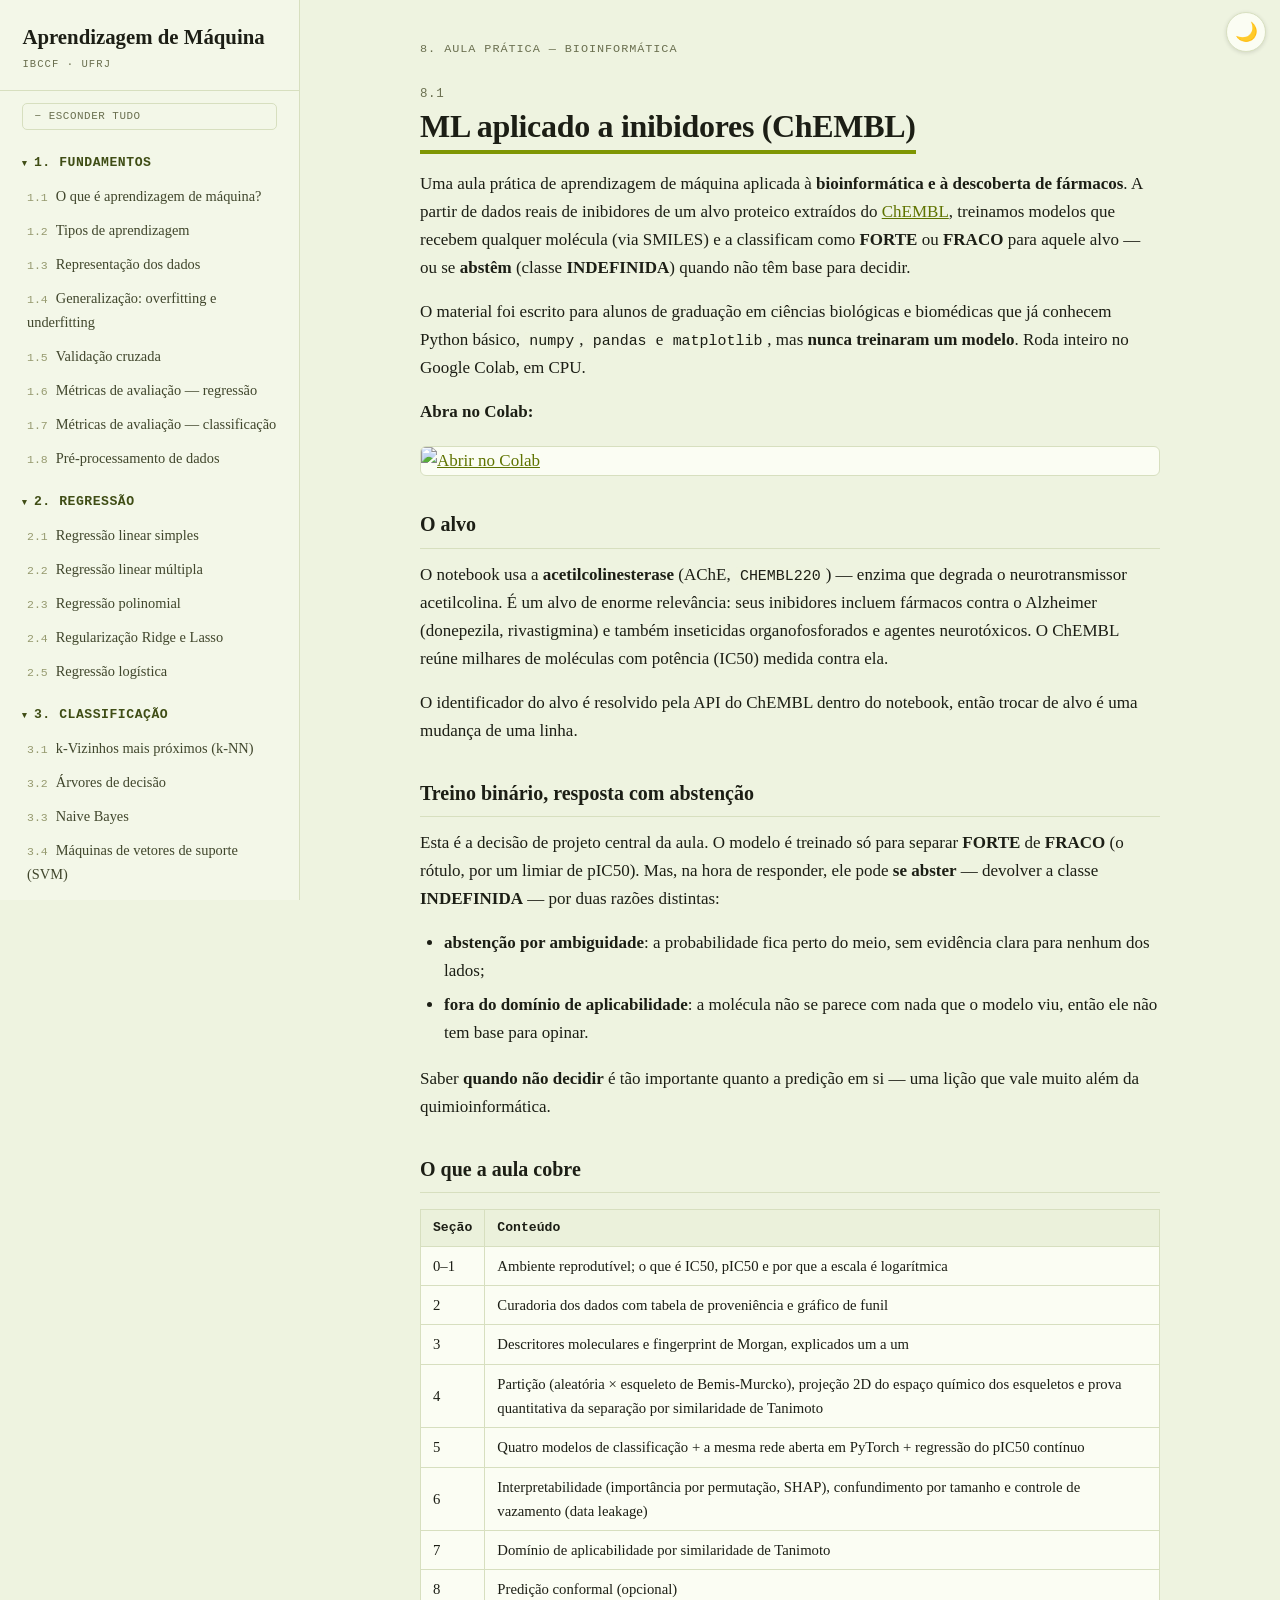
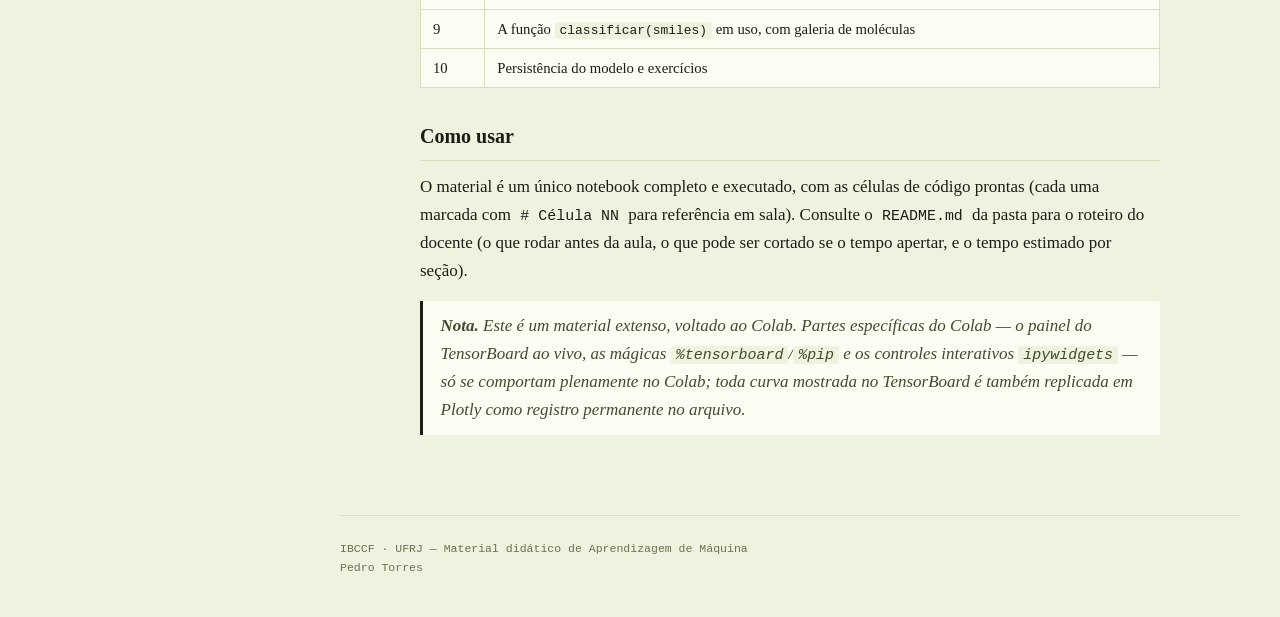
==== aula_bioinfo.html @ 5da8934d "Aula bioinfo: notebook unico (remove versao do aluno) - Remove aula_aluno.ipynb; renomeia o notebook" ====
<!DOCTYPE html>
<html lang="pt-BR">
<head>
<meta charset="UTF-8">
<meta name="viewport" content="width=device-width, initial-scale=1.0">
<title>Aula prática — Bioinformática — Aprendizagem de Máquina</title>
<script>(function(){try{var t=localStorage.getItem('tema');if(!t){t=matchMedia('(prefers-color-scheme: dark)').matches?'dark':'light';}if(t==='dark')document.documentElement.setAttribute('data-theme','dark');}catch(e){}})();</script>
<link rel="stylesheet" href="assets/style.css">
<link rel="stylesheet" href="https://cdn.jsdelivr.net/npm/katex@0.16.9/dist/katex.min.css">
<script defer src="https://cdn.jsdelivr.net/npm/katex@0.16.9/dist/katex.min.js"></script>
<script defer src="https://cdn.jsdelivr.net/npm/katex@0.16.9/dist/contrib/auto-render.min.js"
  onload="renderMathInElement(document.body,{delimiters:[{left:'$$',right:'$$',display:true},{left:'$',right:'$',display:false}],throwOnError:false});"></script>
<script src="https://cdn.jsdelivr.net/npm/mermaid@10/dist/mermaid.min.js"></script>
</head>
<body>
<button class="menu-toggle" id="menuToggle" aria-label="Menu">☰</button>
<button class="theme-toggle" id="themeToggle" aria-label="Alternar tema" title="Alternar tema claro/escuro"><span class="theme-icon"></span></button>

<nav class="sidebar" id="sidebar">
<a class="sidebar-brand" href="index.html">Aprendizagem de Máquina<span>IBCCF · UFRJ</span></a>
<button class="toggle-all" id="toggleAll" aria-label="Mostrar ou esconder todas as seções">− Esconder tudo</button>
<div class="nav-group">
<div class="nav-group-title">1. Fundamentos</div>
<ul>
<li><a href="fundamentos.html#01-fundamentos-01-introducao-ml-md"><span class="n">1.1</span>O que é aprendizagem de máquina?</a></li>
<li><a href="fundamentos.html#01-fundamentos-02-tipos-aprendizagem-md"><span class="n">1.2</span>Tipos de aprendizagem</a></li>
<li><a href="fundamentos.html#01-fundamentos-03-representacao-dados-md"><span class="n">1.3</span>Representação dos dados</a></li>
<li><a href="fundamentos.html#01-fundamentos-04-generalizacao-md"><span class="n">1.4</span>Generalização: overfitting e underfitting</a></li>
<li><a href="fundamentos.html#01-fundamentos-05-validacao-cruzada-md"><span class="n">1.5</span>Validação cruzada</a></li>
<li><a href="fundamentos.html#01-fundamentos-06-metricas-regressao-md"><span class="n">1.6</span>Métricas de avaliação — regressão</a></li>
<li><a href="fundamentos.html#01-fundamentos-07-metricas-classificacao-md"><span class="n">1.7</span>Métricas de avaliação — classificação</a></li>
<li><a href="fundamentos.html#01-fundamentos-08-preprocessamento-md"><span class="n">1.8</span>Pré-processamento de dados</a></li>
</ul></div>
<div class="nav-group">
<div class="nav-group-title">2. Regressão</div>
<ul>
<li><a href="regressao.html#02-regressao-01-regressao-linear-md"><span class="n">2.1</span>Regressão linear simples</a></li>
<li><a href="regressao.html#02-regressao-02-regressao-multipla-md"><span class="n">2.2</span>Regressão linear múltipla</a></li>
<li><a href="regressao.html#02-regressao-03-regressao-polinomial-md"><span class="n">2.3</span>Regressão polinomial</a></li>
<li><a href="regressao.html#02-regressao-04-regularizacao-md"><span class="n">2.4</span>Regularização Ridge e Lasso</a></li>
<li><a href="regressao.html#02-regressao-05-regressao-logistica-md"><span class="n">2.5</span>Regressão logística</a></li>
</ul></div>
<div class="nav-group">
<div class="nav-group-title">3. Classificação</div>
<ul>
<li><a href="classificacao.html#03-classificacao-01-knn-md"><span class="n">3.1</span>k-Vizinhos mais próximos (k-NN)</a></li>
<li><a href="classificacao.html#03-classificacao-02-arvores-decisao-md"><span class="n">3.2</span>Árvores de decisão</a></li>
<li><a href="classificacao.html#03-classificacao-03-naive-bayes-md"><span class="n">3.3</span>Naive Bayes</a></li>
<li><a href="classificacao.html#03-classificacao-04-svm-md"><span class="n">3.4</span>Máquinas de vetores de suporte (SVM)</a></li>
</ul></div>
<div class="nav-group">
<div class="nav-group-title">4. Ensembles e Boosting</div>
<ul>
<li><a href="ensembles.html#04-ensembles-01-random-forest-md"><span class="n">4.1</span>Bagging e Random Forests</a></li>
<li><a href="ensembles.html#04-ensembles-02-gradient-boosting-md"><span class="n">4.2</span>Gradient Boosting</a></li>
<li><a href="ensembles.html#04-ensembles-03-xgboost-md"><span class="n">4.3</span>XGBoost e LightGBM</a></li>
<li><a href="ensembles.html#04-ensembles-04-stacking-md"><span class="n">4.4</span>Stacking e combinação de modelos</a></li>
</ul></div>
<div class="nav-group">
<div class="nav-group-title">5. Aprendizagem Não Supervisionada</div>
<ul>
<li><a href="nao_supervisionado.html#05-nao-supervisionado-01-kmeans-md"><span class="n">5.1</span>k-means clustering</a></li>
<li><a href="nao_supervisionado.html#05-nao-supervisionado-02-hierarquico-md"><span class="n">5.2</span>Clustering hierárquico</a></li>
<li><a href="nao_supervisionado.html#05-nao-supervisionado-03-pca-md"><span class="n">5.3</span>Análise de Componentes Principais (PCA)</a></li>
<li><a href="nao_supervisionado.html#05-nao-supervisionado-04-tsne-umap-md"><span class="n">5.4</span>t-SNE e UMAP</a></li>
</ul></div>
<div class="nav-group">
<div class="nav-group-title">6. Redes Neurais</div>
<ul>
<li><a href="redes_neurais.html#06-redes-neurais-01-perceptron-md"><span class="n">6.1</span>Perceptron e redes neurais simples</a></li>
<li><a href="redes_neurais.html#06-redes-neurais-02-backprop-md"><span class="n">6.2</span>Backpropagation e gradiente descendente</a></li>
<li><a href="redes_neurais.html#06-redes-neurais-03-ativacoes-md"><span class="n">6.3</span>Funções de ativação</a></li>
<li><a href="redes_neurais.html#06-redes-neurais-04-deep-learning-md"><span class="n">6.4</span>Introdução ao deep learning</a></li>
</ul></div>
<div class="nav-group">
<div class="nav-group-title">7. Exercícios</div>
<ul>
<li><a href="exercicios.html#07-exercicios-01-regressao-md"><span class="n">7.1</span>Regressão e métricas</a></li>
<li><a href="exercicios.html#07-exercicios-02-classificacao-md"><span class="n">7.2</span>Classificação</a></li>
<li><a href="exercicios.html#07-exercicios-03-validacao-md"><span class="n">7.3</span>Validação e seleção de modelos</a></li>
<li><a href="exercicios.html#07-exercicios-04-clustering-pca-md"><span class="n">7.4</span>Clustering e PCA</a></li>
<li><a href="exercicios.html#07-exercicios-05-pipeline-md"><span class="n">7.5</span>Pipeline completo</a></li>
</ul></div>
<div class="nav-group">
<div class="nav-group-title">8. Aula prática — Bioinformática</div>
<ul>
<li><a class="nav-link" data-target="08-aula-bioinfo-01-ml-bioinformatica-md" href="#08-aula-bioinfo-01-ml-bioinformatica-md"><span class="n">8.1</span>ML aplicado a inibidores (ChEMBL)</a></li>
</ul></div>
</nav>
<main class="content"><div class="content-inner">
<div class="page-eyebrow">8. Aula prática — Bioinformática</div>
<article id="08-aula-bioinfo-01-ml-bioinformatica-md" class="topic">
<div class="topic-num">8.1</div>
<h1 class="topic-title">ML aplicado a inibidores (ChEMBL)</h1>
<p>Uma aula prática de aprendizagem de máquina aplicada à <strong>bioinformática e à
descoberta de fármacos</strong>. A partir de dados reais de inibidores de um alvo
proteico extraídos do <a href="https://www.ebi.ac.uk/chembl/">ChEMBL</a>, treinamos modelos
que recebem qualquer molécula (via SMILES) e a classificam como <strong>FORTE</strong> ou
<strong>FRACO</strong> para aquele alvo — ou se <strong>abstêm</strong> (classe <strong>INDEFINIDA</strong>) quando não
têm base para decidir.</p>
<p>O material foi escrito para alunos de graduação em ciências biológicas e
biomédicas que já conhecem Python básico, <code>numpy</code>, <code>pandas</code> e <code>matplotlib</code>, mas
<strong>nunca treinaram um modelo</strong>. Roda inteiro no Google Colab, em CPU.</p>
<p><strong>Abra no Colab:</strong>
<a href="https://colab.research.google.com/github/monteirotorres/ml/blob/main/08_aula_bioinfo/aula.ipynb"><img alt="Abrir no Colab" src="https://colab.research.google.com/assets/colab-badge.svg" /></a></p>
<h2>O alvo</h2>
<p>O notebook usa a <strong>acetilcolinesterase</strong> (AChE, <code>CHEMBL220</code>) — enzima que degrada
o neurotransmissor acetilcolina. É um alvo de enorme relevância: seus inibidores
incluem fármacos contra o Alzheimer (donepezila, rivastigmina) e também
inseticidas organofosforados e agentes neurotóxicos. O ChEMBL reúne milhares de
moléculas com potência (IC50) medida contra ela.</p>
<p>O identificador do alvo é resolvido pela API do ChEMBL dentro do notebook, então
trocar de alvo é uma mudança de uma linha.</p>
<h2>Treino binário, resposta com abstenção</h2>
<p>Esta é a decisão de projeto central da aula. O modelo é treinado só para separar
<strong>FORTE</strong> de <strong>FRACO</strong> (o rótulo, por um limiar de pIC50). Mas, na hora de
responder, ele pode <strong>se abster</strong> — devolver a classe <strong>INDEFINIDA</strong> — por duas
razões distintas:</p>
<ul>
<li><strong>abstenção por ambiguidade</strong>: a probabilidade fica perto do meio, sem
  evidência clara para nenhum dos lados;</li>
<li><strong>fora do domínio de aplicabilidade</strong>: a molécula não se parece com nada que o
  modelo viu, então ele não tem base para opinar.</li>
</ul>
<p>Saber <strong>quando não decidir</strong> é tão importante quanto a predição em si — uma lição
que vale muito além da quimioinformática.</p>
<h2>O que a aula cobre</h2>
<table>
<thead>
<tr>
<th>Seção</th>
<th>Conteúdo</th>
</tr>
</thead>
<tbody>
<tr>
<td>0–1</td>
<td>Ambiente reprodutível; o que é IC50, pIC50 e por que a escala é logarítmica</td>
</tr>
<tr>
<td>2</td>
<td>Curadoria dos dados com tabela de proveniência e gráfico de funil</td>
</tr>
<tr>
<td>3</td>
<td>Descritores moleculares e fingerprint de Morgan, explicados um a um</td>
</tr>
<tr>
<td>4</td>
<td>Partição (aleatória × esqueleto de Bemis-Murcko), projeção 2D do espaço químico dos esqueletos e prova quantitativa da separação por similaridade de Tanimoto</td>
</tr>
<tr>
<td>5</td>
<td>Quatro modelos de classificação + a mesma rede aberta em PyTorch + regressão do pIC50 contínuo</td>
</tr>
<tr>
<td>6</td>
<td>Interpretabilidade (importância por permutação, SHAP), confundimento por tamanho e controle de vazamento (data leakage)</td>
</tr>
<tr>
<td>7</td>
<td>Domínio de aplicabilidade por similaridade de Tanimoto</td>
</tr>
<tr>
<td>8</td>
<td>Predição conformal (opcional)</td>
</tr>
<tr>
<td>9</td>
<td>A função <code>classificar(smiles)</code> em uso, com galeria de moléculas</td>
</tr>
<tr>
<td>10</td>
<td>Persistência do modelo e exercícios</td>
</tr>
</tbody>
</table>
<h2>Como usar</h2>
<p>O material é um único notebook completo e executado, com as células de código
prontas (cada uma marcada com <code># Célula NN</code> para referência em sala). Consulte o
<code>README.md</code> da pasta para o roteiro do docente
(o que rodar antes da aula, o que pode ser cortado se o tempo apertar, e o tempo
estimado por seção).</p>
<blockquote>
<p><strong>Nota.</strong> Este é um material extenso, voltado ao Colab. Partes específicas do
Colab — o painel do TensorBoard ao vivo, as mágicas <code>%tensorboard</code>/<code>%pip</code> e os
controles interativos <code>ipywidgets</code> — só se comportam plenamente no Colab; toda
curva mostrada no TensorBoard é também replicada em Plotly como registro
permanente no arquivo.</p>
</blockquote>

</article>
</div>
<div class="footer"><div class="footer-text">IBCCF · UFRJ — Material didático de Aprendizagem de Máquina<br>Pedro Torres</div></div>
</main>

<script src="assets/widgets.js"></script>
<script>mermaid.initialize({startOnLoad:true,theme:document.documentElement.dataset.theme==='dark'?'dark':'neutral',securityLevel:'loose'});</script>
</body>
</html>
---- assets/style.css ----
/* ============================================================
   Bioestatística — estilo (Georgia + Courier New, layout gitbook)
   ============================================================ */

*, *::before, *::after { box-sizing: border-box; margin: 0; padding: 0; }

:root {
  --bg: #eef3e0;           /* página: verde bem claro (quase branco) */
  --paper: #fbfdf3;        /* conteúdo/cards: quase branco */
  --ink: #1c1e15;
  --muted: #6b7050;
  --line: #d7dfbf;
  --line-soft: #e6ecd4;
  --accent: #1c1e15;
  --sidebar-bg: #f3f7e8;
  --sidebar-hover: #e9f0d7;
  --sidebar-active: #e0e9c8;
  --nav-text: #40462c;
  --prose-soft: #444a30;
  --code-bg: #eef3df;
  --th-bg: #ebf1db;
  --range-track: #c9d5a0;
  --link: #5f7300;         /* links: oliva legível */
  --brand: #7e9603;        /* acento de marca (yellowgreen/oliva) */
  --brand-ink: #ffffff;    /* texto sobre o brand */
  --section-title: #3f4d15;/* títulos de seção no índice (oliva escuro) */
  --sidebar-w: 300px;
}

[data-theme="dark"] {
  --bg: #17180f;
  --paper: #1e1f16;
  --ink: #ebedd8;
  --muted: #9aa07e;
  --line: #383a2a;
  --line-soft: #2a2c1e;
  --accent: #ebedd8;
  --sidebar-bg: #1a1b11;
  --sidebar-hover: #26281a;
  --sidebar-active: #30341d;
  --nav-text: #c7cdac;
  --prose-soft: #c3c9a6;
  --code-bg: #24261a;
  --th-bg: #26281a;
  --range-track: #4a5030;
  --link: #aecb1f;         /* links: lima sobre escuro */
  --brand: #c6db25;        /* acento de marca no escuro (lima) */
  --brand-ink: #1d1d1d;
  --section-title: #cdd98a;/* títulos de seção no índice (lima clara) */
}

body {
  font-family: 'Georgia', serif;
  background: var(--bg);
  color: var(--ink);
  line-height: 1.65;
  font-size: 17px;
}

a { color: var(--ink); }

/* ---------- Sidebar ---------- */
.sidebar {
  position: fixed;
  top: 0; left: 0; bottom: 0;
  width: var(--sidebar-w);
  background: var(--sidebar-bg);
  border-right: 1px solid var(--line);
  overflow-y: auto;
  padding: 1.25rem 0 3rem;
  z-index: 50;
}
.sidebar-brand {
  display: block;
  padding: 0 1.4rem 1rem;
  font-size: 1.3rem;
  font-weight: bold;
  text-decoration: none;
  color: var(--ink);
  border-bottom: 1px solid var(--line);
  margin-bottom: 0.75rem;
}
.sidebar-brand span {
  display: block;
  font-family: 'Courier New', monospace;
  font-size: 0.66rem;
  font-weight: normal;
  letter-spacing: 0.1em;
  text-transform: uppercase;
  color: var(--muted);
  margin-top: 2px;
}
.toggle-all {
  display: block;
  margin: 0 1.4rem 0.75rem;
  width: calc(100% - 2.8rem);
  font-family: 'Courier New', monospace;
  font-size: 0.68rem;
  text-transform: uppercase;
  letter-spacing: 0.05em;
  color: var(--muted);
  background: transparent;
  border: 1px solid var(--line);
  border-radius: 5px;
  padding: 0.42rem 0.7rem;
  cursor: pointer;
  text-align: left;
  transition: background 0.15s, color 0.15s, border-color 0.15s;
}
.toggle-all:hover { background: var(--sidebar-hover); color: var(--ink); border-color: var(--brand); }

.nav-group { margin-bottom: 0.35rem; }
.nav-group-title {
  font-family: 'Courier New', monospace;
  font-size: 0.82rem;
  font-weight: 700;
  text-transform: uppercase;
  letter-spacing: 0.04em;
  color: var(--section-title);
  padding: 0.6rem 1.4rem 0.4rem;
  cursor: pointer;
  user-select: none;
}
.nav-group-title::before { content: "▾ "; font-size: 0.7em; }
.nav-group.collapsed .nav-group-title::before { content: "▸ "; }
.nav-group.collapsed ul { display: none; }
.nav-group ul { list-style: none; }
.nav-group li a {
  display: block;
  padding: 0.32rem 1.4rem 0.32rem 1.5rem;
  font-size: 0.9rem;
  text-decoration: none;
  color: var(--nav-text);
  border-left: 3px solid transparent;
}
.nav-group li a:hover { background: var(--sidebar-hover); }
.nav-group li a.active {
  background: var(--sidebar-active);
  border-left-color: var(--brand);
  font-weight: bold;
}
.nav-group li a .n {
  font-family: 'Courier New', monospace;
  font-size: 0.72rem;
  color: #969a6f;
  margin-right: 0.5rem;
}

/* ---------- Content ---------- */
.content {
  margin-left: var(--sidebar-w);
  min-height: 100vh;
}
.content-inner {
  max-width: 820px;
  margin: 0 auto;
  padding: 2.5rem 2.5rem 1rem;
}
.page-eyebrow {
  font-family: 'Courier New', monospace;
  font-size: 0.74rem;
  text-transform: uppercase;
  letter-spacing: 0.08em;
  color: var(--muted);
  margin-bottom: 1.5rem;
}

/* ---------- Topic ---------- */
.topic { display: none; }
.topic.active { display: block; animation: fade 0.25s ease; }
@keyframes fade { from { opacity: 0; transform: translateY(4px);} to {opacity:1; transform:none;} }
.topic-num {
  font-family: 'Courier New', monospace;
  font-size: 0.78rem;
  color: var(--muted);
  letter-spacing: 0.05em;
}
.topic-title {
  font-size: 2rem;
  font-weight: bold;       /* título em negrito */
  letter-spacing: -0.01em;
  line-height: 1.2;
  margin: 0.2rem 0 1rem;
  display: inline-block;
  border-bottom: 4px solid var(--brand);   /* sublinhado de marca */
  padding-bottom: 4px;
}
.nb-row { margin: 0 0 1.4rem; }
.colab-link img { height: 30px; vertical-align: middle; }

.topic h2 {
  font-size: 1.25rem;
  font-weight: bold;
  margin: 2rem 0 0.75rem;
  border-bottom: 1px solid var(--line);
  padding-bottom: 0.4rem;
}
.topic h3 { font-size: 1.05rem; font-weight: bold; font-style: italic; margin: 1.4rem 0 0.5rem; }
.topic p { margin: 0 0 1rem; }
.topic ul, .topic ol { margin: 0 0 1.1rem; padding-left: 1.5rem; }
.topic li { margin-bottom: 0.35rem; }
.topic strong { font-weight: bold; }
.topic em { font-style: italic; }

.topic blockquote {
  margin: 1rem 0; padding: 0.7rem 1.1rem;
  background: var(--paper); border-left: 3px solid var(--ink);
  border-radius: 0 4px 4px 0; font-style: italic; color: var(--prose-soft);
}
.topic blockquote p:last-child { margin: 0; }
.topic code { font-family: 'Courier New', monospace; background: var(--code-bg); padding: 1px 5px; border-radius: 3px; font-size: 0.88em; }
.topic pre { background: #23261a; color: #eef3df; border-radius: 6px; padding: 14px 16px; margin: 1rem 0; overflow-x: auto; font-size: 0.85rem; }
.topic pre code { background: transparent; padding: 0; color: inherit; }
.topic table { border-collapse: collapse; margin: 1rem 0; font-size: 0.92rem; width: 100%; }
.topic img { max-width: 100%; height: auto; display: block; margin: 1.25rem auto; border: 1px solid var(--line); border-radius: 6px; background: var(--paper); }
.topic th, .topic td { padding: 7px 12px; border: 1px solid var(--line); text-align: left; background: var(--paper); }
.topic th { background: var(--th-bg); font-family: 'Courier New', monospace; font-size: 0.82rem; }
.topic hr { border: 0; border-top: 1px solid var(--line); margin: 1.5rem 0; }
.topic a { color: var(--link); }

/* ---------- Respostas ocultas (exercícios) ---------- */
.topic details {
  background: var(--paper);
  border: 1px solid var(--line);
  border-left: 3px solid var(--link);
  border-radius: 0 6px 6px 0;
  margin: 0.75rem 0 1.75rem;
  padding: 0 1.1rem;
}
.topic details[open] { padding-bottom: 0.5rem; }
.topic details > summary {
  cursor: pointer;
  list-style: none;
  font-family: 'Courier New', monospace;
  font-size: 0.78rem;
  letter-spacing: 0.04em;
  text-transform: uppercase;
  color: var(--link);
  padding: 0.7rem 0;
  user-select: none;
}
.topic details > summary::-webkit-details-marker { display: none; }
.topic details > summary::before { content: "▸ "; }
.topic details[open] > summary::before { content: "▾ "; }
.topic details > summary:hover { color: #445200; }
.topic details > *:not(summary):first-of-type { margin-top: 0.2rem; }
.topic details p:last-child { margin-bottom: 0.6rem; }

.math-display { margin: 1.1rem 0; text-align: center; overflow-x: auto; }
.katex-display { margin: 1.1rem 0 !important; overflow-x: auto; overflow-y: hidden; }
.katex { font-size: 1.06em; }

.mermaid-container { text-align: center; margin: 1rem 0; background: var(--paper); border: 1px solid var(--line); border-radius: 6px; padding: 1rem; }

/* ---------- Widgets ---------- */
.widget {
  background: var(--paper);
  border: 1px solid var(--line);
  border-radius: 8px;
  padding: 1.25rem;
  margin: 1.75rem 0;
}
.widget-title {
  font-family: 'Courier New', monospace;
  font-size: 0.76rem;
  letter-spacing: 0.06em;
  text-transform: uppercase;
  color: var(--muted);
  margin-bottom: 0.85rem;
}
.widget canvas { display: block; width: 100%; height: auto; border-radius: 4px; }

.controls { display: flex; flex-direction: column; gap: 10px; margin: 0.75rem 0 1rem; }
.ctrl-row { display: flex; align-items: center; gap: 10px; }
.ctrl-label { font-size: 0.78rem; color: var(--muted); font-family: 'Courier New', monospace; min-width: 210px; }
input[type=range] { flex: 1; -webkit-appearance: none; appearance: none; height: 3px; background: var(--range-track); border-radius: 2px; outline: none; cursor: pointer; }
input[type=range]::-webkit-slider-thumb { -webkit-appearance: none; width: 16px; height: 16px; border-radius: 50%; background: var(--ink); cursor: pointer; }
input[type=range]::-moz-range-thumb { width: 16px; height: 16px; border-radius: 50%; background: var(--ink); border: none; cursor: pointer; }
.ctrl-val { font-size: 0.78rem; font-family: 'Courier New', monospace; font-weight: bold; min-width: 48px; text-align: right; }

.btn-row { display: flex; gap: 10px; margin-bottom: 0.85rem; flex-wrap: wrap; }
.btn { font-family: 'Courier New', monospace; font-size: 0.74rem; letter-spacing: 0.04em; text-transform: uppercase; padding: 6px 14px; border-radius: 4px; border: 1px solid var(--ink); background: var(--ink); color: var(--paper); cursor: pointer; transition: opacity 0.15s; }
.btn:hover { opacity: 0.85; }
.btn.outline { background: transparent; color: var(--ink); }
.btn.outline.active { background: var(--ink); color: var(--paper); }

.stat-grid { display: grid; grid-template-columns: repeat(4, 1fr); gap: 8px; }
.stat-card { background: var(--bg); border: 1px solid var(--line); border-radius: 4px; padding: 9px 11px; }
.stat-card .slabel { font-size: 0.66rem; color: var(--muted); font-family: 'Courier New', monospace; text-transform: uppercase; letter-spacing: 0.05em; margin-bottom: 3px; }
.stat-card .sval { font-size: 1.35rem; font-weight: bold; font-family: 'Courier New', monospace; }
.stat-card .sdesc { font-size: 0.62rem; color: #9ea06f; margin-top: 2px; line-height: 1.3; }

.legend { display: flex; flex-wrap: wrap; gap: 14px; margin: 6px 0 14px; }
.legend-item { display: flex; align-items: center; gap: 6px; font-size: 0.75rem; color: var(--muted); font-family: 'Courier New', monospace; }
.swatch { width: 11px; height: 11px; border-radius: 2px; flex-shrink: 0; }

/* ---------- Hero / cards (index) ---------- */
.hero { text-align: center; padding: 2rem 0 2.5rem; border-bottom: 1px solid var(--line); margin-bottom: 2rem; }
.hero-title { font-size: 3rem; font-weight: bold; letter-spacing: -0.02em; display: inline-block; border-bottom: 5px solid var(--brand); padding-bottom: 6px; }
.hero-sub { font-family: 'Courier New', monospace; font-size: 0.8rem; text-transform: uppercase; letter-spacing: 0.08em; color: var(--muted); margin-top: 0.5rem; }
.hero-desc { max-width: 560px; margin: 1.25rem auto 0; color: var(--prose-soft); }
.hero-authors { font-family: 'Courier New', monospace; font-size: 0.78rem; color: var(--muted); margin-top: 1rem; }
.cards { display: grid; grid-template-columns: repeat(2, 1fr); gap: 14px; }
.card { background: var(--paper); border: 1px solid var(--line); border-radius: 8px; padding: 1.25rem; text-decoration: none; color: var(--ink); transition: border-color 0.15s, transform 0.15s; }
.card:hover { border-color: var(--ink); transform: translateY(-1px); }
.card .cnum { font-family: 'Courier New', monospace; font-size: 0.72rem; color: var(--muted); }
.card .ctitle { font-size: 1.15rem; font-weight: bold; margin: 0.4rem 0 0.5rem; }
.card .cdesc { font-size: 0.85rem; color: var(--prose-soft); line-height: 1.5; }
.card .ccount { font-family: 'Courier New', monospace; font-size: 0.72rem; color: #9ea06f; margin-top: 0.75rem; }

/* ---------- Footer ---------- */
.footer { border-top: 1px solid var(--line); margin: 3rem 2.5rem 0; padding: 1.5rem 0 2.5rem; display: flex; align-items: center; gap: 1.25rem; flex-wrap: wrap; }
.footer-logo { height: 56px; width: auto; }
.footer-text { font-family: 'Courier New', monospace; font-size: 0.72rem; color: var(--muted); line-height: 1.6; }

/* ---------- Mobile ---------- */
.menu-toggle { display: none; position: fixed; top: 12px; left: 12px; z-index: 60; background: var(--ink); color: var(--paper); border: none; width: 40px; height: 40px; border-radius: 6px; font-size: 1.2rem; cursor: pointer; }
@media (max-width: 900px) {
  .sidebar { transform: translateX(-100%); transition: transform 0.25s; box-shadow: 3px 0 14px rgba(0,0,0,0.15); }
  .sidebar.open { transform: translateX(0); }
  .content { margin-left: 0; }
  .content-inner { padding: 4rem 1.25rem 1rem; }
  .menu-toggle { display: block; }
  .footer { margin: 3rem 1.25rem 0; }
  .stat-grid { grid-template-columns: repeat(2, 1fr); }
  .ctrl-label { min-width: 130px; font-size: 0.72rem; }
  .cards { grid-template-columns: 1fr; }
  .hero-title { font-size: 2.2rem; }
}

/* ---------- Dark mode: toggle + ajustes ---------- */
.theme-toggle {
  position: fixed;
  top: 12px; right: 14px;
  z-index: 60;
  width: 40px; height: 40px;
  border-radius: 50%;
  border: 1px solid var(--line);
  background: var(--paper);
  color: var(--ink);
  cursor: pointer;
  font-size: 1.15rem;
  line-height: 1;
  display: flex; align-items: center; justify-content: center;
  box-shadow: 0 1px 4px rgba(0,0,0,0.12);
  transition: transform 0.15s, background 0.15s;
}
.theme-toggle:hover { transform: scale(1.08); }
.theme-icon::before { content: "🌙"; }
[data-theme="dark"] .theme-icon::before { content: "☀\FE0E"; }

[data-theme="dark"] .topic details > summary:hover { color: #cfe06a; }
[data-theme="dark"] .topic pre { background: #12130b; }

/* logo do IBCCF (texto escuro) precisa de um fundo claro no tema escuro */
[data-theme="dark"] .footer-logo {
  background: #eef3e0;
  padding: 6px 10px;
  border-radius: 6px;
}
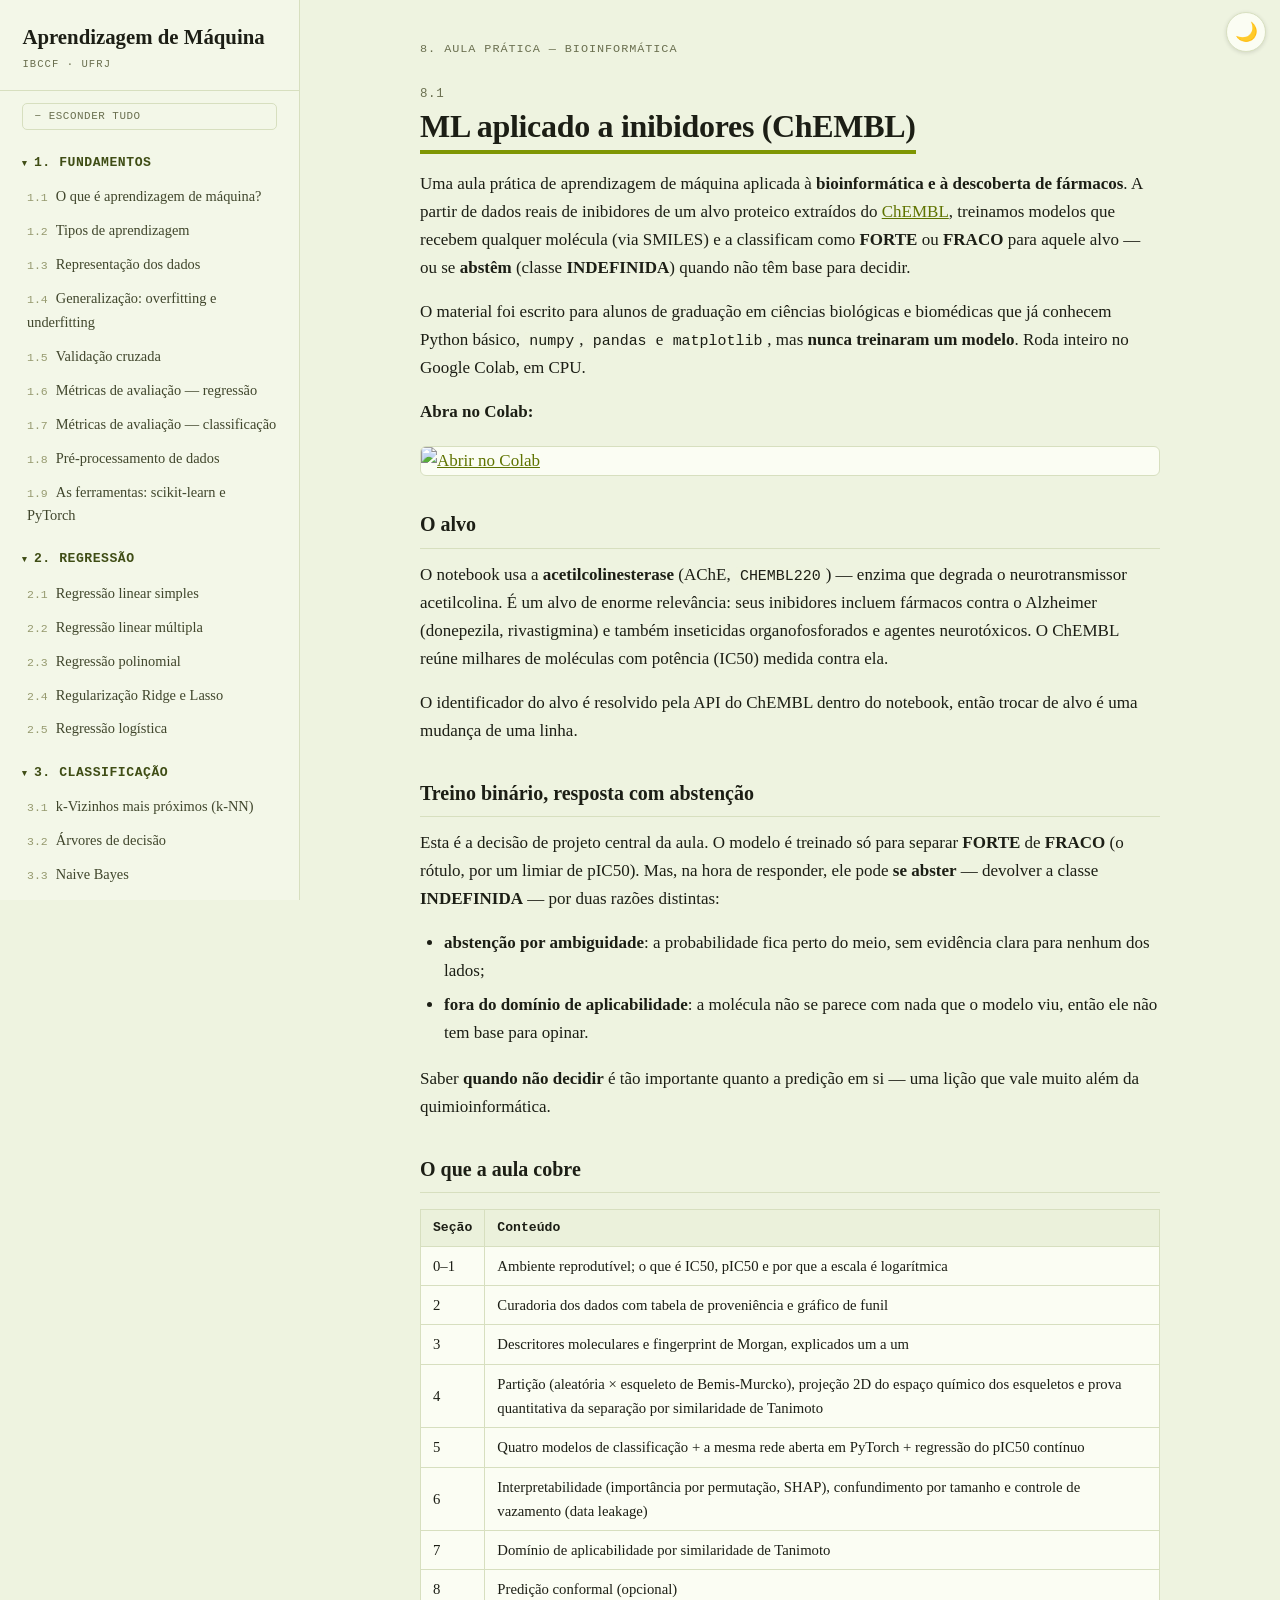
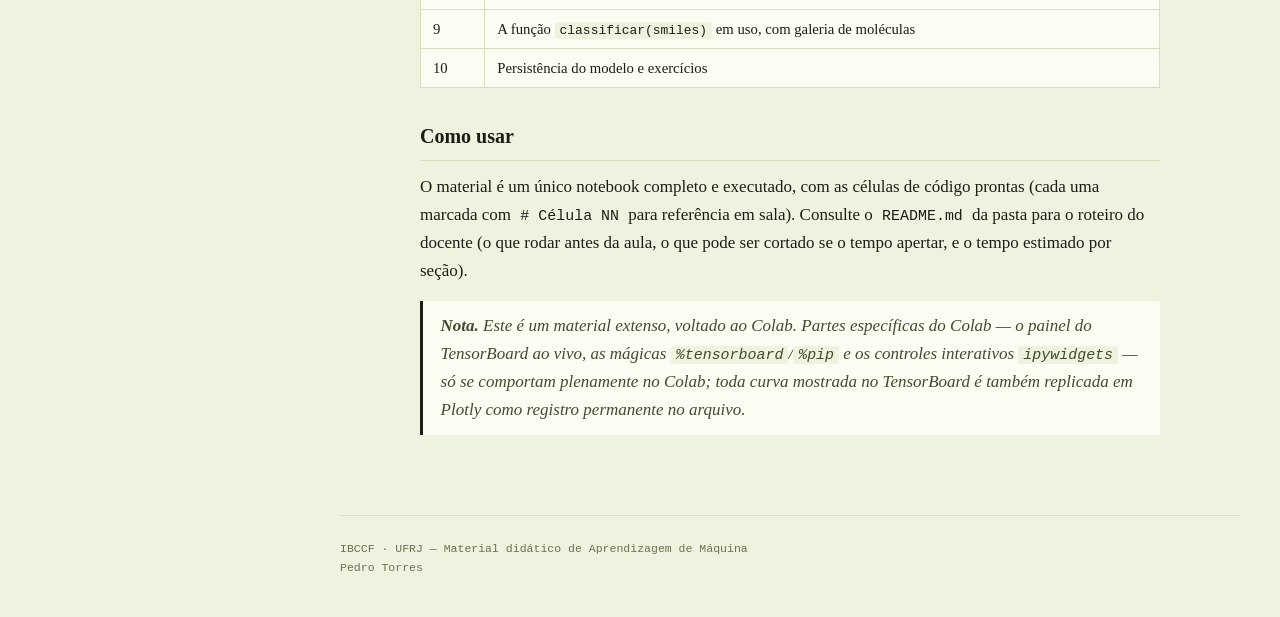
==== commit a89d024a: "Fundamentos: novo tópico "As ferramentas: scikit-learn e PyTorch" Primeiro tópico no padrão novo do " ====
--- a/aula_bioinfo.html
+++ b/aula_bioinfo.html
@@ -30,6 +30,7 @@
 <li><a href="fundamentos.html#01-fundamentos-06-metricas-regressao-md"><span class="n">1.6</span>Métricas de avaliação — regressão</a></li>
 <li><a href="fundamentos.html#01-fundamentos-07-metricas-classificacao-md"><span class="n">1.7</span>Métricas de avaliação — classificação</a></li>
 <li><a href="fundamentos.html#01-fundamentos-08-preprocessamento-md"><span class="n">1.8</span>Pré-processamento de dados</a></li>
+<li><a href="fundamentos.html#01-fundamentos-09-ferramentas-sklearn-pytorch-md"><span class="n">1.9</span>As ferramentas: scikit-learn e PyTorch</a></li>
 </ul></div>
 <div class="nav-group">
 <div class="nav-group-title">2. Regressão</div>
--- a/assets/style.css
+++ b/assets/style.css
@@ -28,21 +28,21 @@
 }
 
 [data-theme="dark"] {
-  --bg: #17180f;
-  --paper: #1e1f16;
-  --ink: #ebedd8;
-  --muted: #9aa07e;
-  --line: #383a2a;
-  --line-soft: #2a2c1e;
-  --accent: #ebedd8;
-  --sidebar-bg: #1a1b11;
-  --sidebar-hover: #26281a;
-  --sidebar-active: #30341d;
-  --nav-text: #c7cdac;
-  --prose-soft: #c3c9a6;
-  --code-bg: #24261a;
-  --th-bg: #26281a;
-  --range-track: #4a5030;
+  --bg: #161719;           /* página: grafite escuro neutro */
+  --paper: #1e2022;        /* conteúdo/cards: grafite */
+  --ink: #e8eaec;
+  --muted: #989ba1;
+  --line: #3a3d42;
+  --line-soft: #2a2d31;
+  --accent: #e8eaec;
+  --sidebar-bg: #191b1d;
+  --sidebar-hover: #26282c;
+  --sidebar-active: #303338;
+  --nav-text: #c5c8ce;
+  --prose-soft: #c0c3c9;
+  --code-bg: #23262a;
+  --th-bg: #26282c;
+  --range-track: #494d53;
   --link: #aecb1f;         /* links: lima sobre escuro */
   --brand: #c6db25;        /* acento de marca no escuro (lima) */
   --brand-ink: #1d1d1d;
@@ -277,6 +277,8 @@
 input[type=range]::-webkit-slider-thumb { -webkit-appearance: none; width: 16px; height: 16px; border-radius: 50%; background: var(--ink); cursor: pointer; }
 input[type=range]::-moz-range-thumb { width: 16px; height: 16px; border-radius: 50%; background: var(--ink); border: none; cursor: pointer; }
 .ctrl-val { font-size: 0.78rem; font-family: 'Courier New', monospace; font-weight: bold; min-width: 48px; text-align: right; }
+.ctrl-select { flex: 1; font-family: 'Courier New', monospace; font-size: 0.8rem; color: var(--ink); background: var(--paper); border: 1px solid var(--line); border-radius: 4px; padding: 4px 8px; cursor: pointer; outline: none; }
+.ctrl-select:focus { border-color: var(--brand); }
 
 .btn-row { display: flex; gap: 10px; margin-bottom: 0.85rem; flex-wrap: wrap; }
 .btn { font-family: 'Courier New', monospace; font-size: 0.74rem; letter-spacing: 0.04em; text-transform: uppercase; padding: 6px 14px; border-radius: 4px; border: 1px solid var(--ink); background: var(--ink); color: var(--paper); cursor: pointer; transition: opacity 0.15s; }
@@ -350,7 +352,7 @@
 [data-theme="dark"] .theme-icon::before { content: "☀\FE0E"; }
 
 [data-theme="dark"] .topic details > summary:hover { color: #cfe06a; }
-[data-theme="dark"] .topic pre { background: #12130b; }
+[data-theme="dark"] .topic pre { background: #101113; }
 
 /* logo do IBCCF (texto escuro) precisa de um fundo claro no tema escuro */
 [data-theme="dark"] .footer-logo {
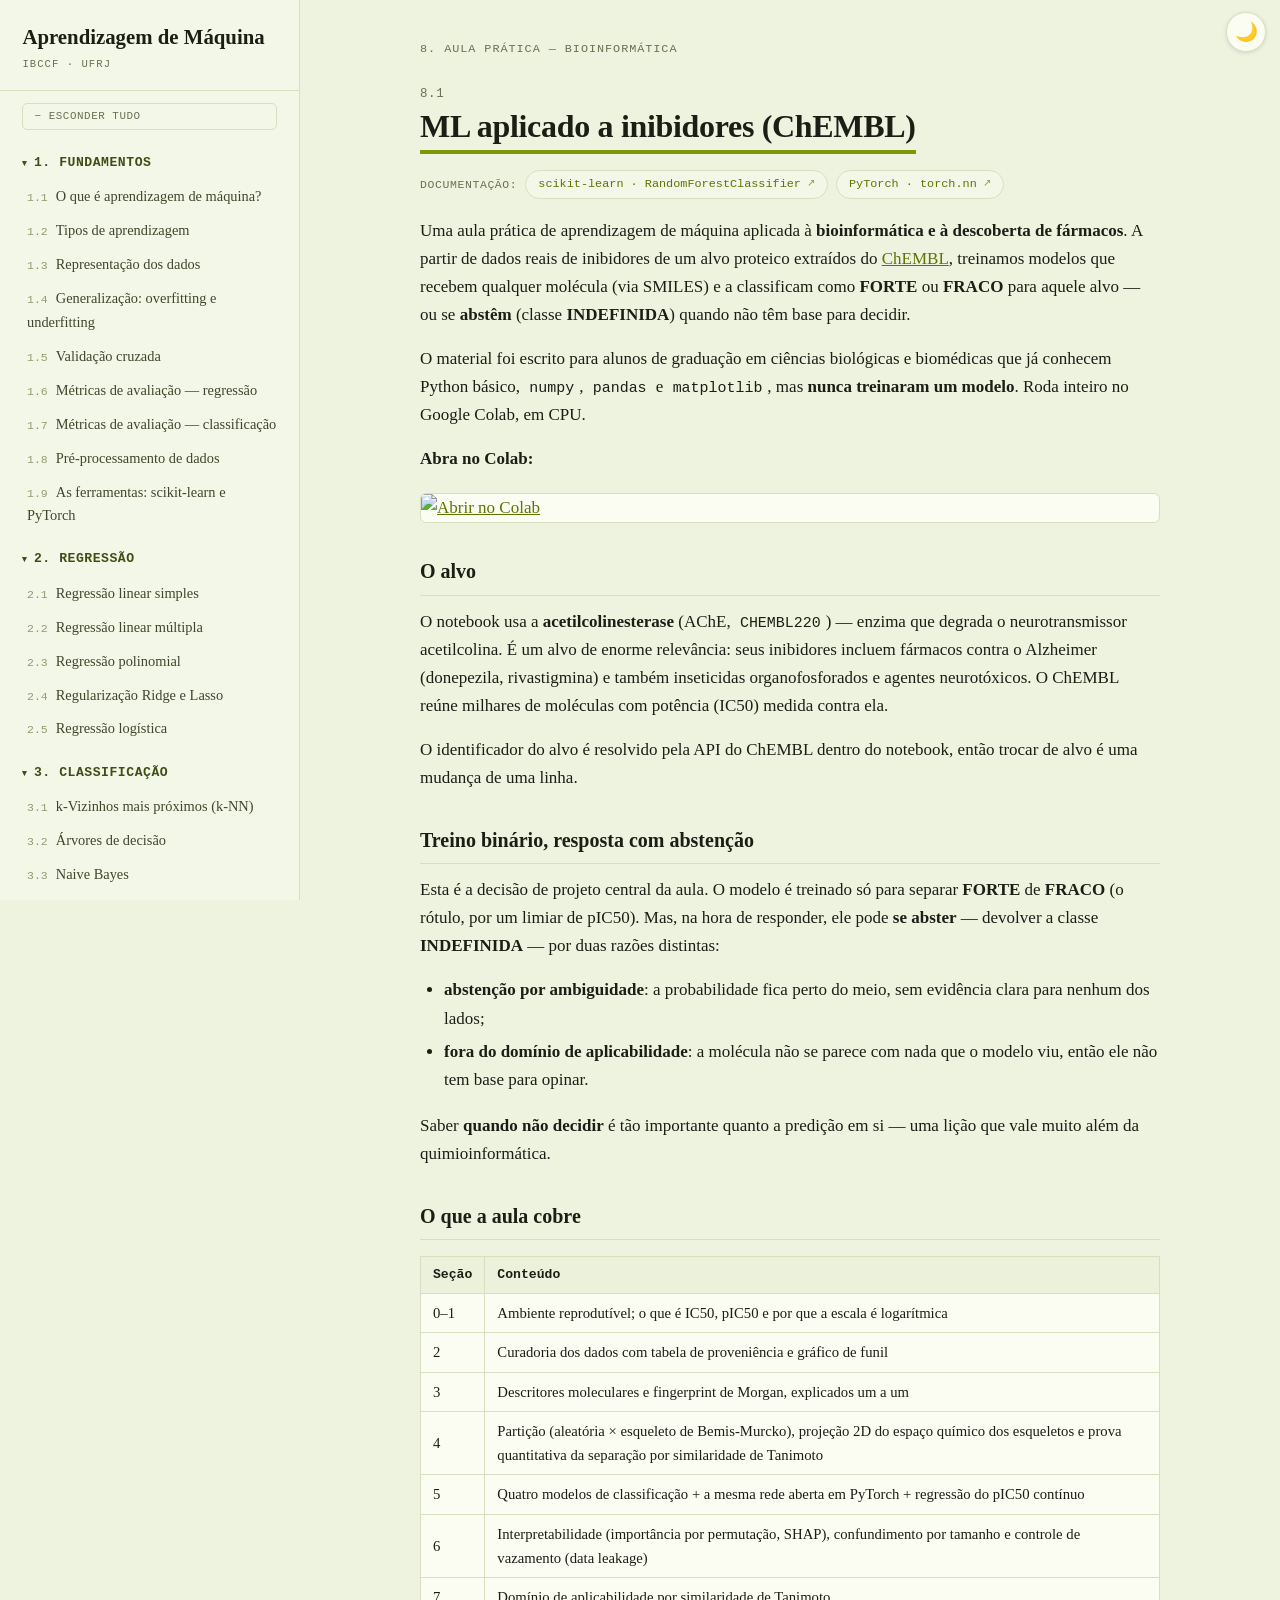
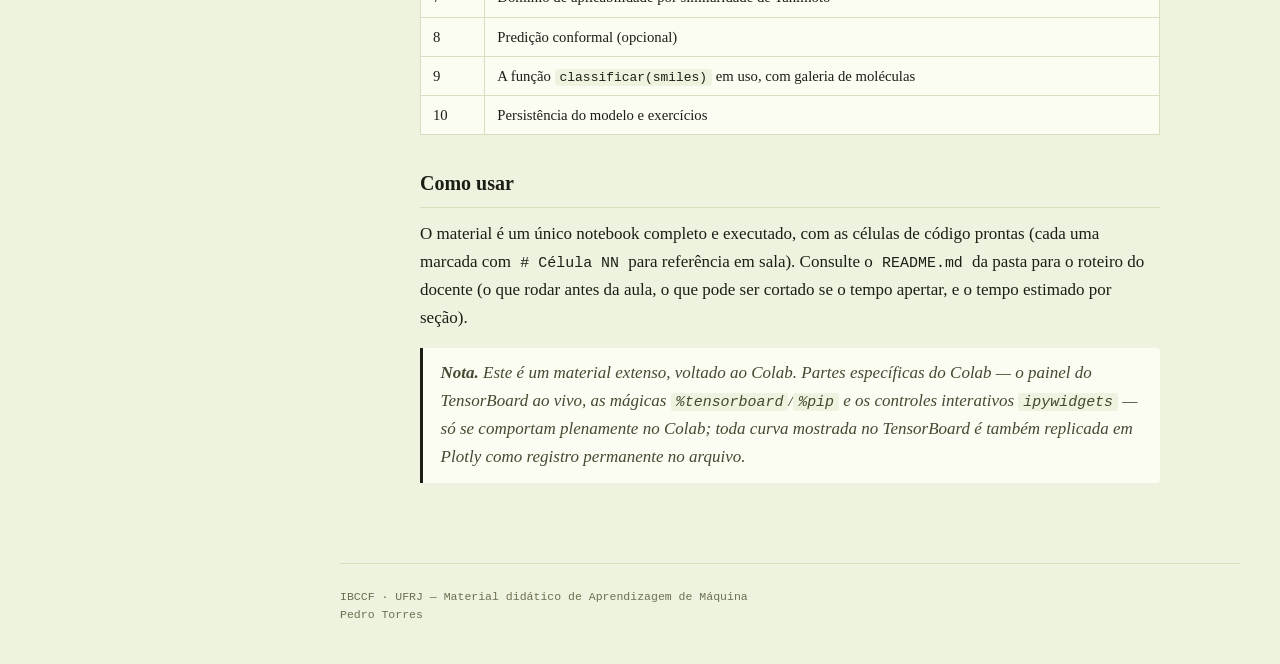
==== commit 673cfb00: "Curso: figura de clustering do sklearn + links de documentação por tópico - Introdução ao clustering" ====
--- a/aula_bioinfo.html
+++ b/aula_bioinfo.html
@@ -93,6 +93,7 @@
 <article id="08-aula-bioinfo-01-ml-bioinformatica-md" class="topic">
 <div class="topic-num">8.1</div>
 <h1 class="topic-title">ML aplicado a inibidores (ChEMBL)</h1>
+<div class="doc-links"><span class="doc-label">Documentação:</span><a href="https://scikit-learn.org/stable/modules/generated/sklearn.ensemble.RandomForestClassifier.html" target="_blank" rel="noopener">scikit-learn · RandomForestClassifier<span class="ext">↗</span></a><a href="https://docs.pytorch.org/docs/stable/nn.html" target="_blank" rel="noopener">PyTorch · torch.nn<span class="ext">↗</span></a></div>
 <p>Uma aula prática de aprendizagem de máquina aplicada à <strong>bioinformática e à
 descoberta de fármacos</strong>. A partir de dados reais de inibidores de um alvo
 proteico extraídos do <a href="https://www.ebi.ac.uk/chembl/">ChEMBL</a>, treinamos modelos
--- a/assets/style.css
+++ b/assets/style.css
@@ -188,6 +188,19 @@
 .nb-row { margin: 0 0 1.4rem; }
 .colab-link img { height: 30px; vertical-align: middle; }
 
+.doc-links { display: flex; flex-wrap: wrap; align-items: center; gap: 8px; margin: 0 0 1.1rem; }
+.doc-links .doc-label { font-family: 'Courier New', monospace; font-size: 0.72rem; text-transform: uppercase; letter-spacing: 0.05em; color: var(--muted); }
+.doc-links a {
+  display: inline-flex; align-items: center; gap: 6px;
+  font-family: 'Courier New', monospace; font-size: 0.74rem;
+  text-decoration: none; color: var(--nav-text);
+  background: var(--sidebar-bg); border: 1px solid var(--line);
+  border-radius: 999px; padding: 4px 12px;
+  transition: border-color 0.15s, color 0.15s, background 0.15s;
+}
+.doc-links a:hover { border-color: var(--brand); color: var(--ink); background: var(--sidebar-hover); }
+.doc-links .ext { font-size: 0.85em; opacity: 0.7; }
+
 .topic h2 {
   font-size: 1.25rem;
   font-weight: bold;
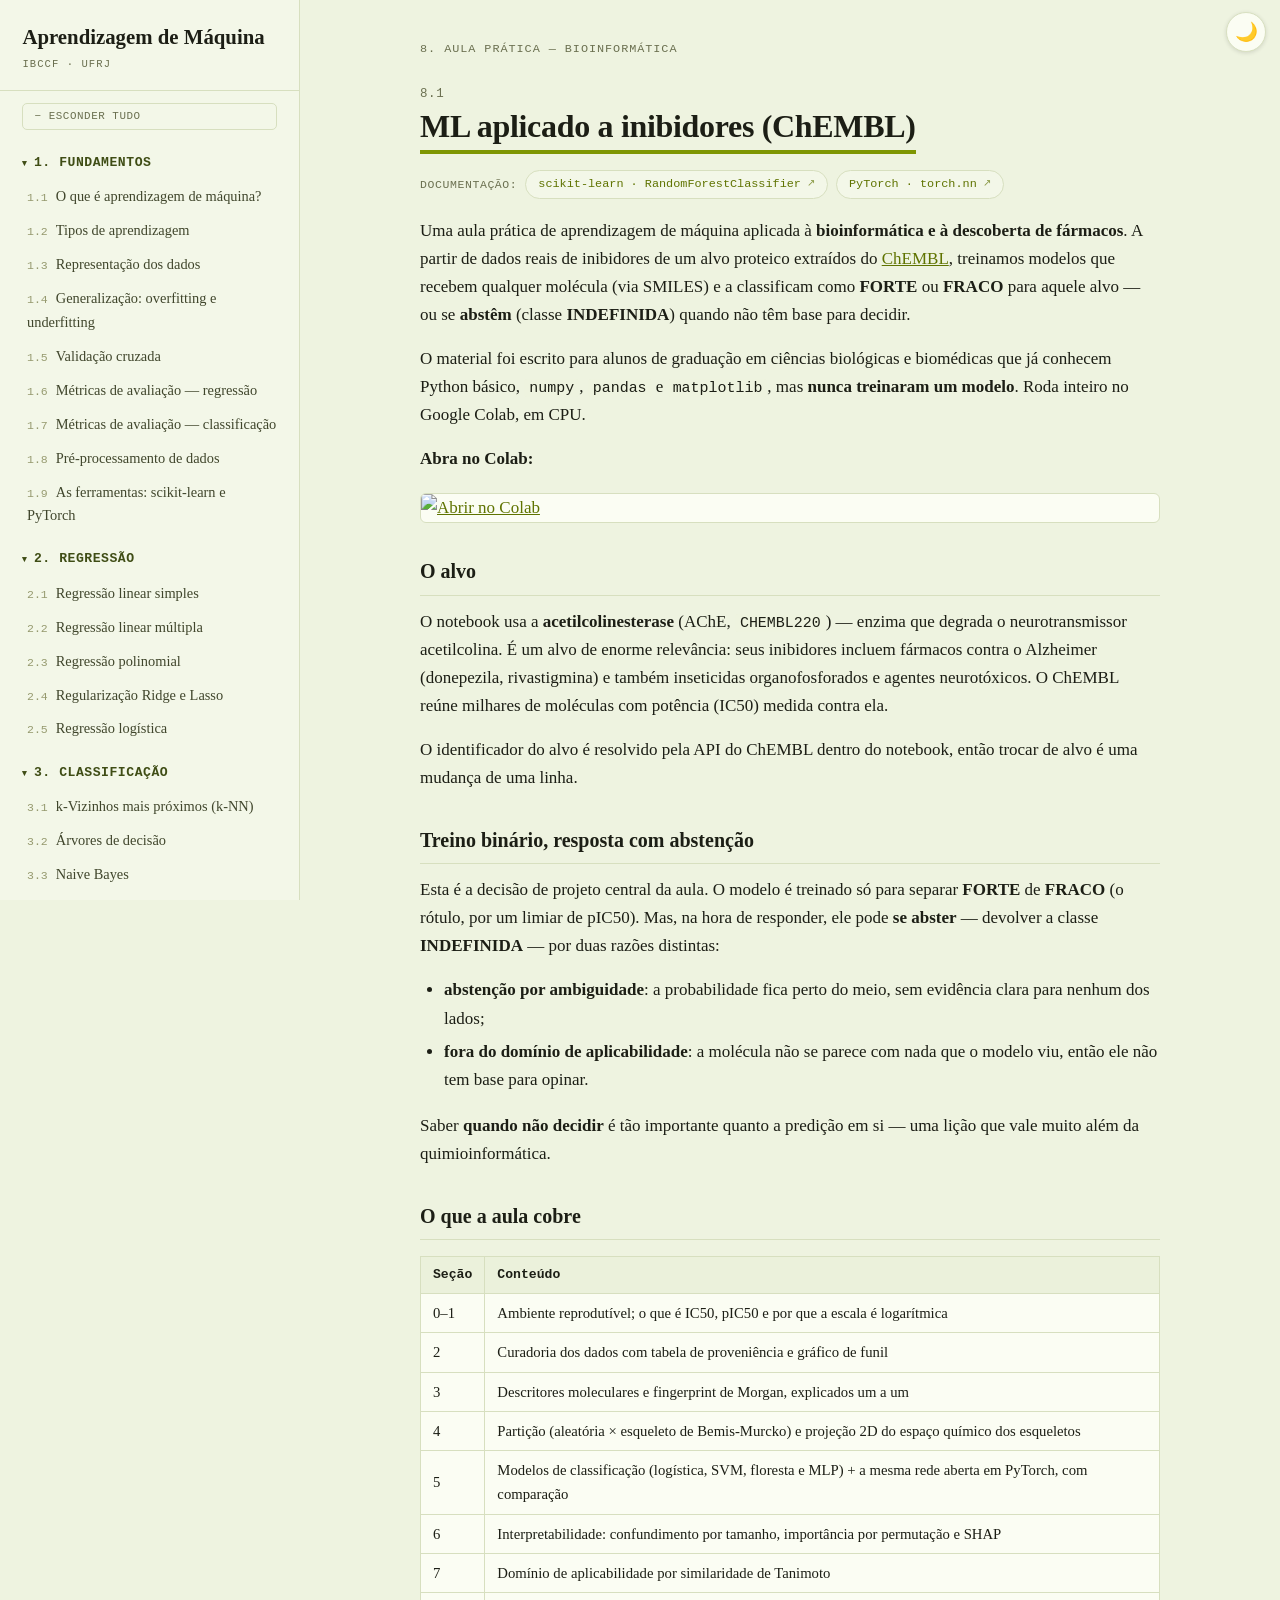
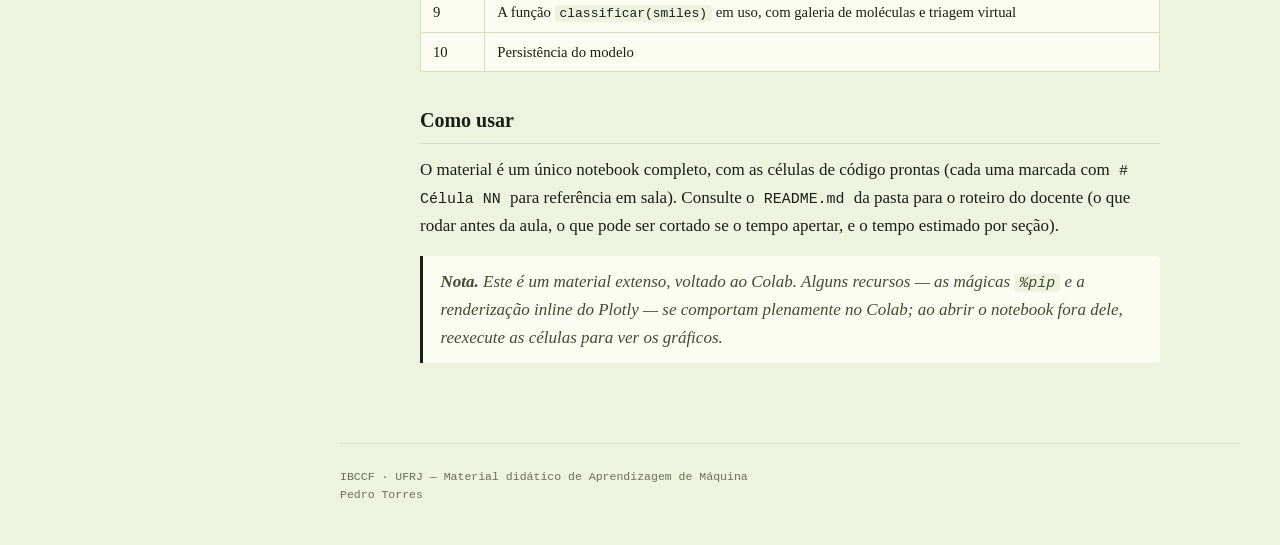
==== commit 0d5a08cf: "Aula AChE: enxuga o notebook completo (remove TensorBoard, Q&A, exercícios, regressão, conformal etc" ====
--- a/aula_bioinfo.html
+++ b/aula_bioinfo.html
@@ -149,46 +149,39 @@
 </tr>
 <tr>
 <td>4</td>
-<td>Partição (aleatória × esqueleto de Bemis-Murcko), projeção 2D do espaço químico dos esqueletos e prova quantitativa da separação por similaridade de Tanimoto</td>
+<td>Partição (aleatória × esqueleto de Bemis-Murcko) e projeção 2D do espaço químico dos esqueletos</td>
 </tr>
 <tr>
 <td>5</td>
-<td>Quatro modelos de classificação + a mesma rede aberta em PyTorch + regressão do pIC50 contínuo</td>
+<td>Modelos de classificação (logística, SVM, floresta e MLP) + a mesma rede aberta em PyTorch, com comparação</td>
 </tr>
 <tr>
 <td>6</td>
-<td>Interpretabilidade (importância por permutação, SHAP), confundimento por tamanho e controle de vazamento (data leakage)</td>
+<td>Interpretabilidade: confundimento por tamanho, importância por permutação e SHAP</td>
 </tr>
 <tr>
 <td>7</td>
 <td>Domínio de aplicabilidade por similaridade de Tanimoto</td>
 </tr>
 <tr>
-<td>8</td>
-<td>Predição conformal (opcional)</td>
-</tr>
-<tr>
 <td>9</td>
-<td>A função <code>classificar(smiles)</code> em uso, com galeria de moléculas</td>
+<td>A função <code>classificar(smiles)</code> em uso, com galeria de moléculas e triagem virtual</td>
 </tr>
 <tr>
 <td>10</td>
-<td>Persistência do modelo e exercícios</td>
+<td>Persistência do modelo</td>
 </tr>
 </tbody>
 </table>
 <h2>Como usar</h2>
-<p>O material é um único notebook completo e executado, com as células de código
-prontas (cada uma marcada com <code># Célula NN</code> para referência em sala). Consulte o
-<code>README.md</code> da pasta para o roteiro do docente
-(o que rodar antes da aula, o que pode ser cortado se o tempo apertar, e o tempo
-estimado por seção).</p>
+<p>O material é um único notebook completo, com as células de código prontas (cada
+uma marcada com <code># Célula NN</code> para referência em sala). Consulte o <code>README.md</code> da
+pasta para o roteiro do docente (o que rodar antes da aula, o que pode ser cortado
+se o tempo apertar, e o tempo estimado por seção).</p>
 <blockquote>
-<p><strong>Nota.</strong> Este é um material extenso, voltado ao Colab. Partes específicas do
-Colab — o painel do TensorBoard ao vivo, as mágicas <code>%tensorboard</code>/<code>%pip</code> e os
-controles interativos <code>ipywidgets</code> — só se comportam plenamente no Colab; toda
-curva mostrada no TensorBoard é também replicada em Plotly como registro
-permanente no arquivo.</p>
+<p><strong>Nota.</strong> Este é um material extenso, voltado ao Colab. Alguns recursos — as
+mágicas <code>%pip</code> e a renderização inline do Plotly — se comportam plenamente no
+Colab; ao abrir o notebook fora dele, reexecute as células para ver os gráficos.</p>
 </blockquote>
 
 </article>
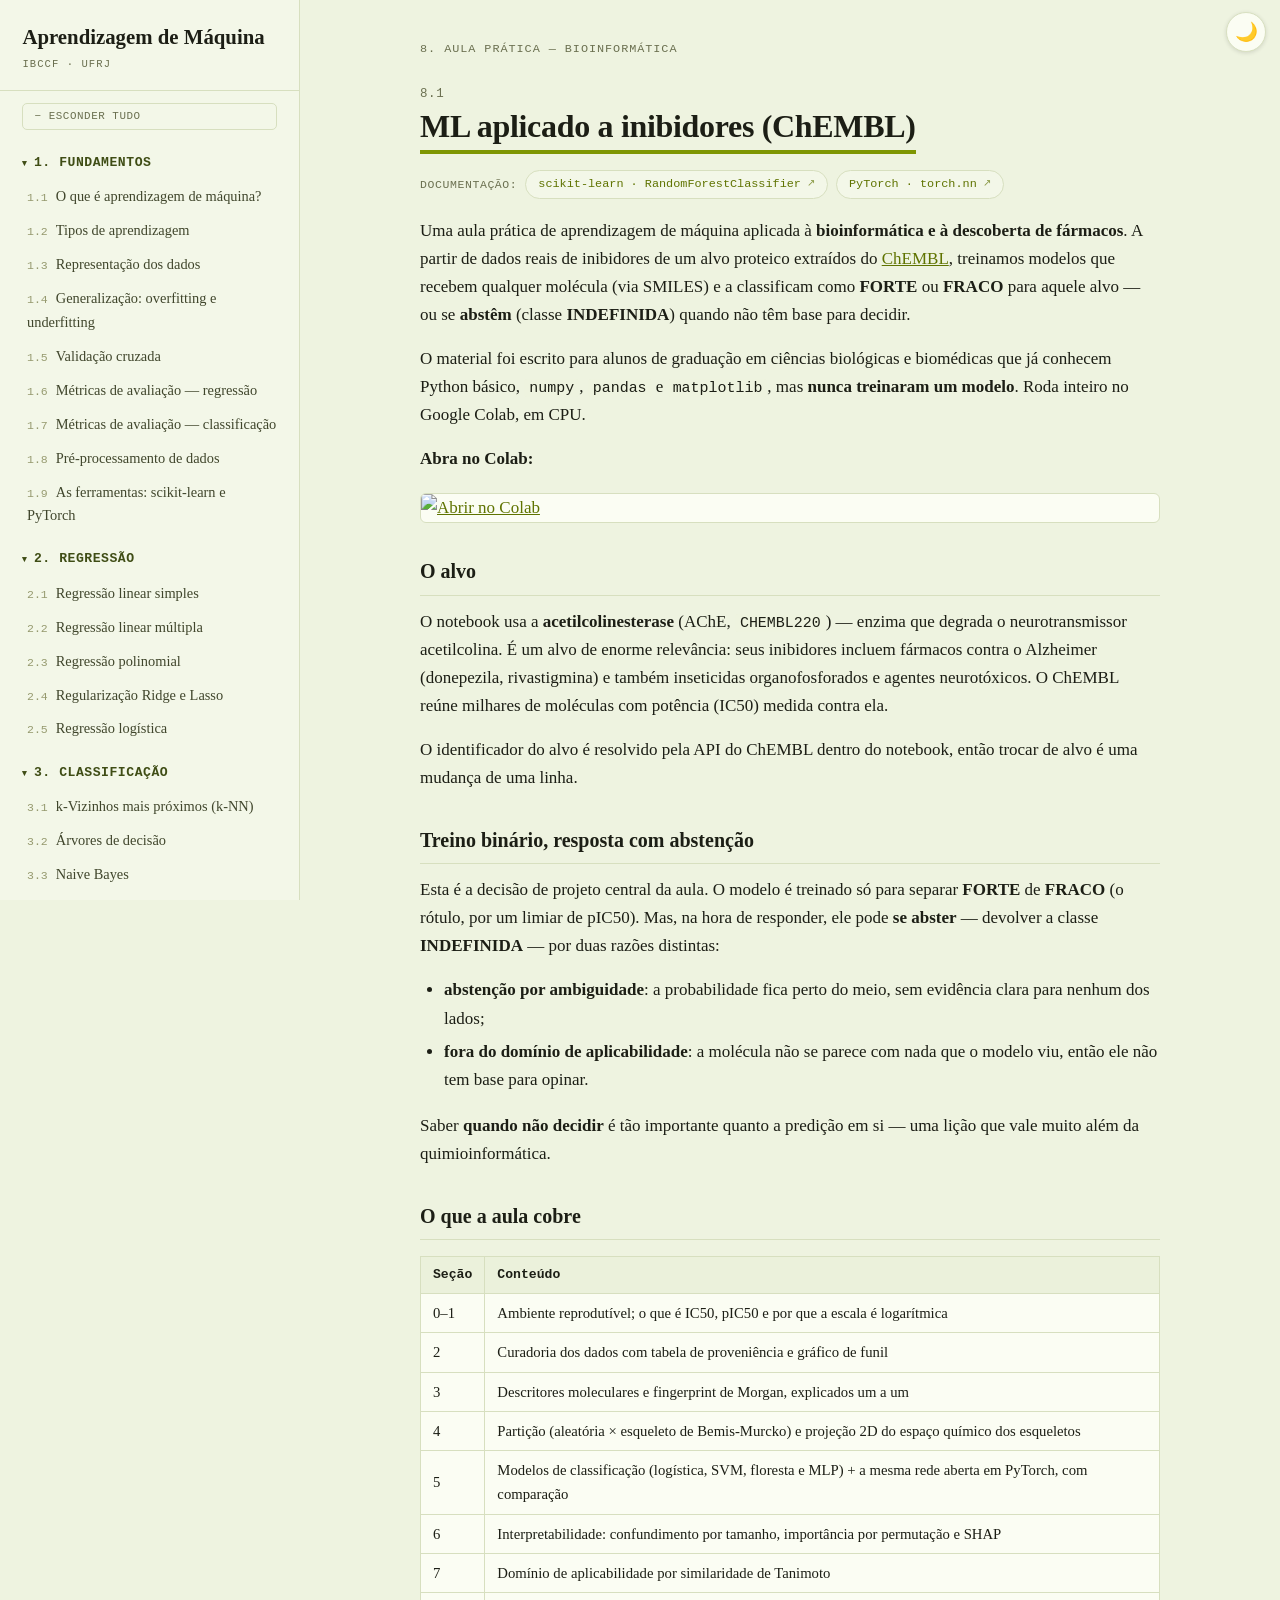
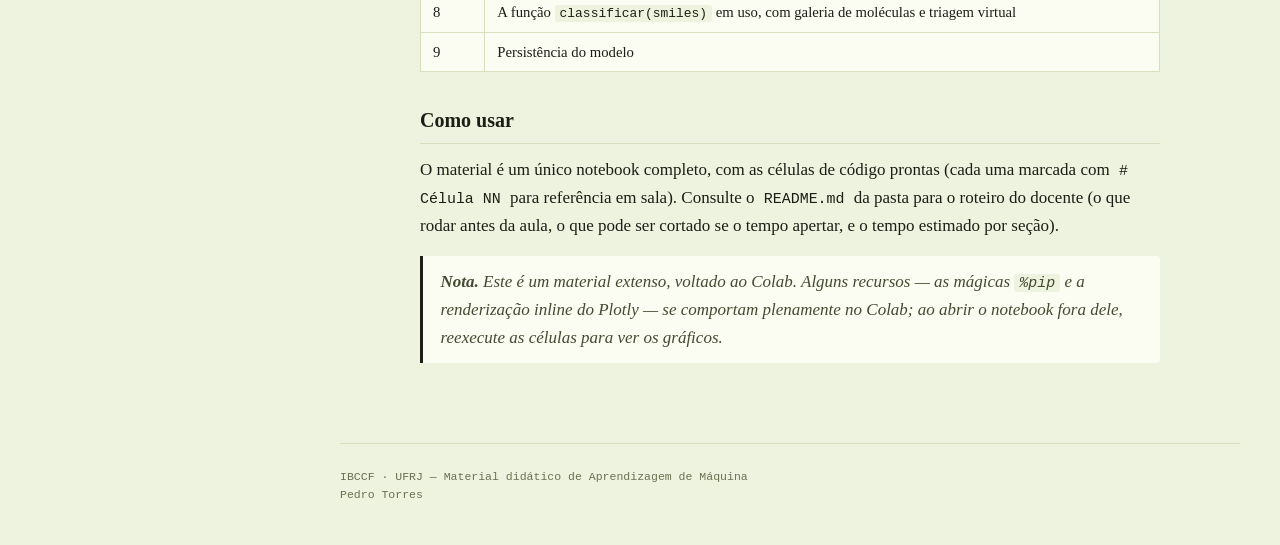
==== commit 5f3271dd: "Aula AChE: corrige inconsistências de texto após o enxugamento - remove referências a células removi" ====
--- a/aula_bioinfo.html
+++ b/aula_bioinfo.html
@@ -164,11 +164,11 @@
 <td>Domínio de aplicabilidade por similaridade de Tanimoto</td>
 </tr>
 <tr>
-<td>9</td>
+<td>8</td>
 <td>A função <code>classificar(smiles)</code> em uso, com galeria de moléculas e triagem virtual</td>
 </tr>
 <tr>
-<td>10</td>
+<td>9</td>
 <td>Persistência do modelo</td>
 </tr>
 </tbody>
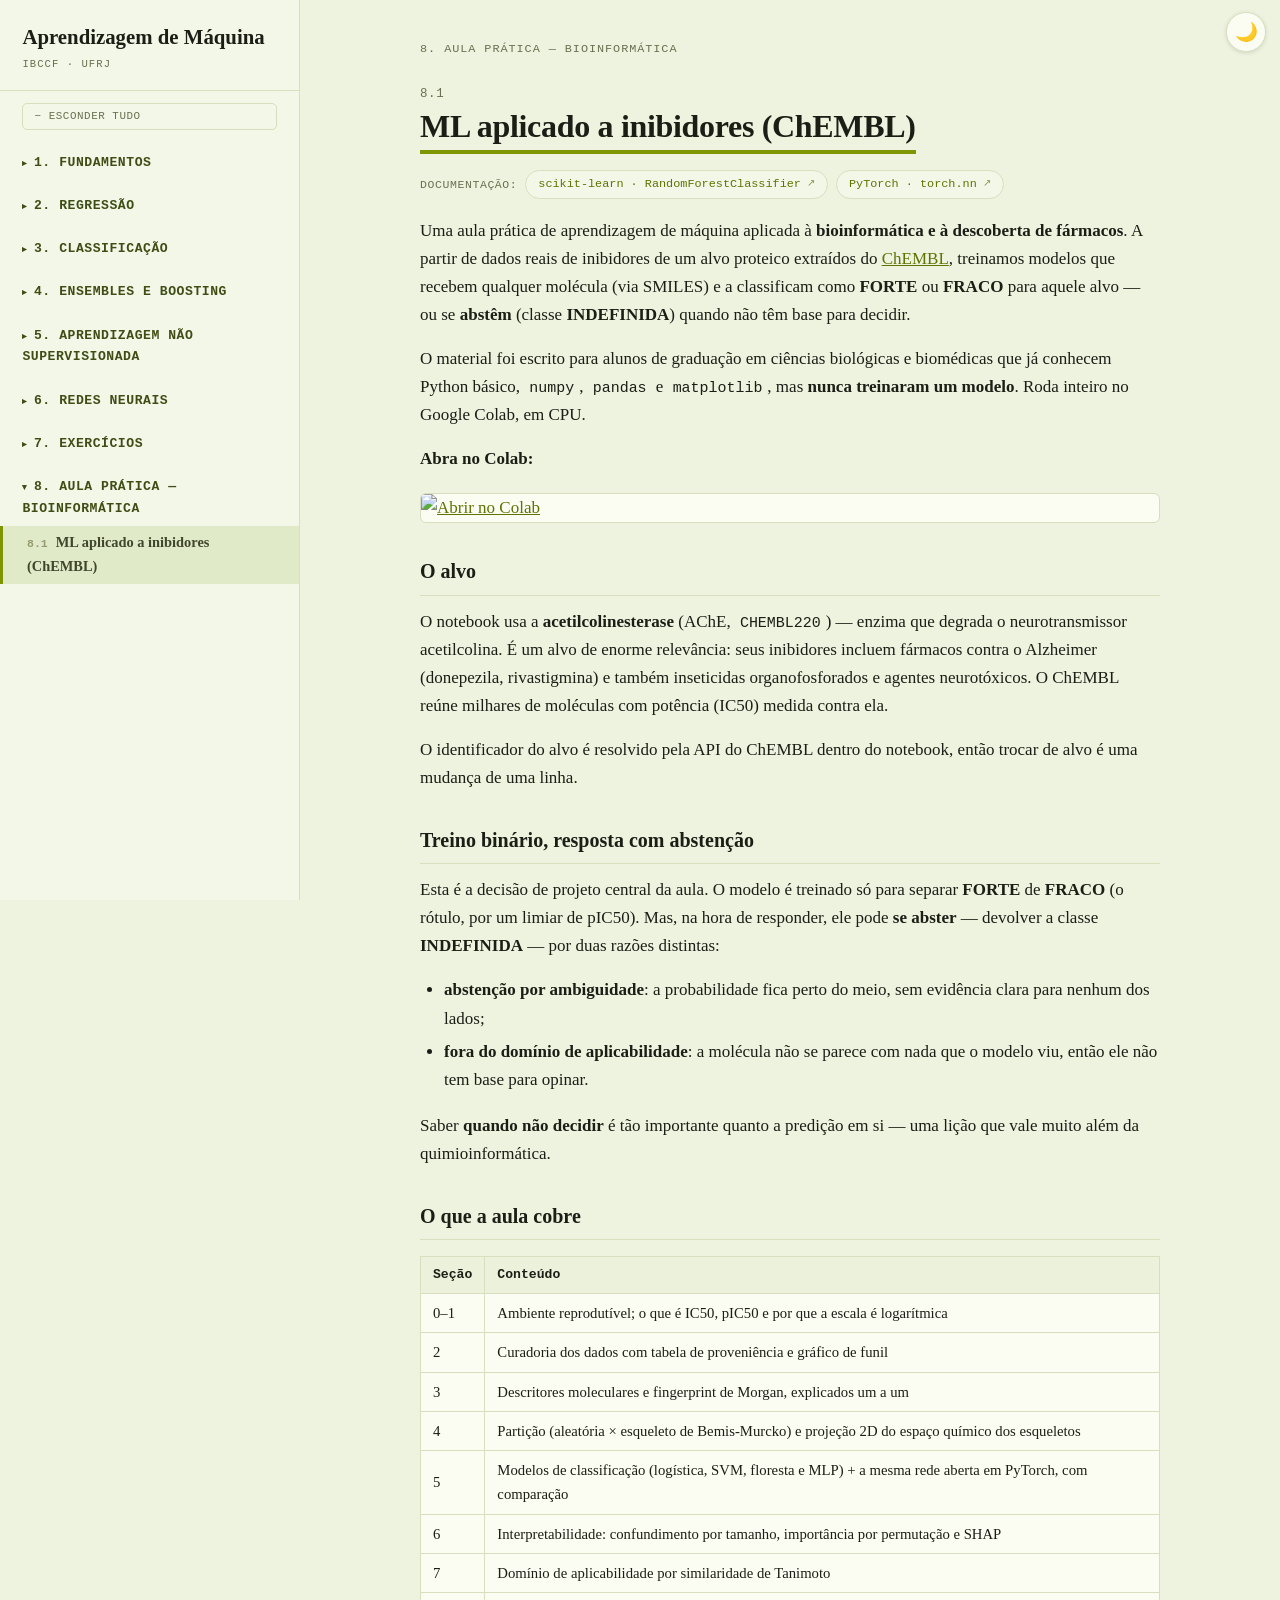
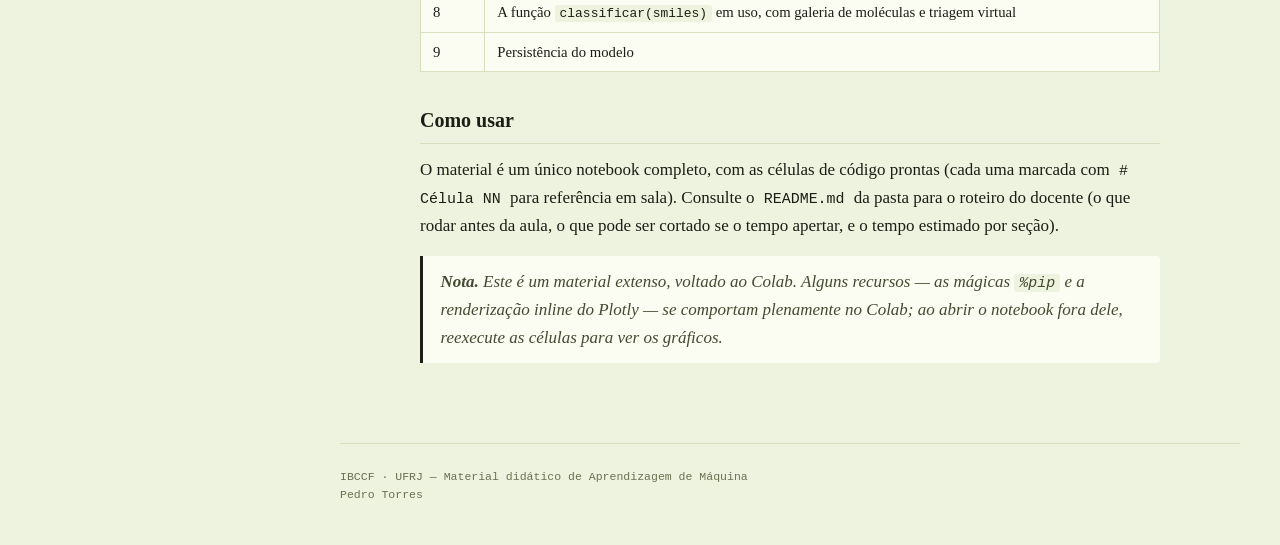
==== commit d5b6c679: "Site: guias laterais colapsadas em todas as páginas (só a seção atual abre) Co-Authored-By: Claude O" ====
--- a/aula_bioinfo.html
+++ b/aula_bioinfo.html
@@ -19,7 +19,7 @@
 <nav class="sidebar" id="sidebar">
 <a class="sidebar-brand" href="index.html">Aprendizagem de Máquina<span>IBCCF · UFRJ</span></a>
 <button class="toggle-all" id="toggleAll" aria-label="Mostrar ou esconder todas as seções">− Esconder tudo</button>
-<div class="nav-group">
+<div class="nav-group collapsed">
 <div class="nav-group-title">1. Fundamentos</div>
 <ul>
 <li><a href="fundamentos.html#01-fundamentos-01-introducao-ml-md"><span class="n">1.1</span>O que é aprendizagem de máquina?</a></li>
@@ -32,7 +32,7 @@
 <li><a href="fundamentos.html#01-fundamentos-08-preprocessamento-md"><span class="n">1.8</span>Pré-processamento de dados</a></li>
 <li><a href="fundamentos.html#01-fundamentos-09-ferramentas-sklearn-pytorch-md"><span class="n">1.9</span>As ferramentas: scikit-learn e PyTorch</a></li>
 </ul></div>
-<div class="nav-group">
+<div class="nav-group collapsed">
 <div class="nav-group-title">2. Regressão</div>
 <ul>
 <li><a href="regressao.html#02-regressao-01-regressao-linear-md"><span class="n">2.1</span>Regressão linear simples</a></li>
@@ -41,7 +41,7 @@
 <li><a href="regressao.html#02-regressao-04-regularizacao-md"><span class="n">2.4</span>Regularização Ridge e Lasso</a></li>
 <li><a href="regressao.html#02-regressao-05-regressao-logistica-md"><span class="n">2.5</span>Regressão logística</a></li>
 </ul></div>
-<div class="nav-group">
+<div class="nav-group collapsed">
 <div class="nav-group-title">3. Classificação</div>
 <ul>
 <li><a href="classificacao.html#03-classificacao-01-knn-md"><span class="n">3.1</span>k-Vizinhos mais próximos (k-NN)</a></li>
@@ -49,7 +49,7 @@
 <li><a href="classificacao.html#03-classificacao-03-naive-bayes-md"><span class="n">3.3</span>Naive Bayes</a></li>
 <li><a href="classificacao.html#03-classificacao-04-svm-md"><span class="n">3.4</span>Máquinas de vetores de suporte (SVM)</a></li>
 </ul></div>
-<div class="nav-group">
+<div class="nav-group collapsed">
 <div class="nav-group-title">4. Ensembles e Boosting</div>
 <ul>
 <li><a href="ensembles.html#04-ensembles-01-random-forest-md"><span class="n">4.1</span>Bagging e Random Forests</a></li>
@@ -57,7 +57,7 @@
 <li><a href="ensembles.html#04-ensembles-03-xgboost-md"><span class="n">4.3</span>XGBoost e LightGBM</a></li>
 <li><a href="ensembles.html#04-ensembles-04-stacking-md"><span class="n">4.4</span>Stacking e combinação de modelos</a></li>
 </ul></div>
-<div class="nav-group">
+<div class="nav-group collapsed">
 <div class="nav-group-title">5. Aprendizagem Não Supervisionada</div>
 <ul>
 <li><a href="nao_supervisionado.html#05-nao-supervisionado-01-kmeans-md"><span class="n">5.1</span>k-means clustering</a></li>
@@ -65,7 +65,7 @@
 <li><a href="nao_supervisionado.html#05-nao-supervisionado-03-pca-md"><span class="n">5.3</span>Análise de Componentes Principais (PCA)</a></li>
 <li><a href="nao_supervisionado.html#05-nao-supervisionado-04-tsne-umap-md"><span class="n">5.4</span>t-SNE e UMAP</a></li>
 </ul></div>
-<div class="nav-group">
+<div class="nav-group collapsed">
 <div class="nav-group-title">6. Redes Neurais</div>
 <ul>
 <li><a href="redes_neurais.html#06-redes-neurais-01-perceptron-md"><span class="n">6.1</span>Perceptron e redes neurais simples</a></li>
@@ -73,7 +73,7 @@
 <li><a href="redes_neurais.html#06-redes-neurais-03-ativacoes-md"><span class="n">6.3</span>Funções de ativação</a></li>
 <li><a href="redes_neurais.html#06-redes-neurais-04-deep-learning-md"><span class="n">6.4</span>Introdução ao deep learning</a></li>
 </ul></div>
-<div class="nav-group">
+<div class="nav-group collapsed">
 <div class="nav-group-title">7. Exercícios</div>
 <ul>
 <li><a href="exercicios.html#07-exercicios-01-regressao-md"><span class="n">7.1</span>Regressão e métricas</a></li>
